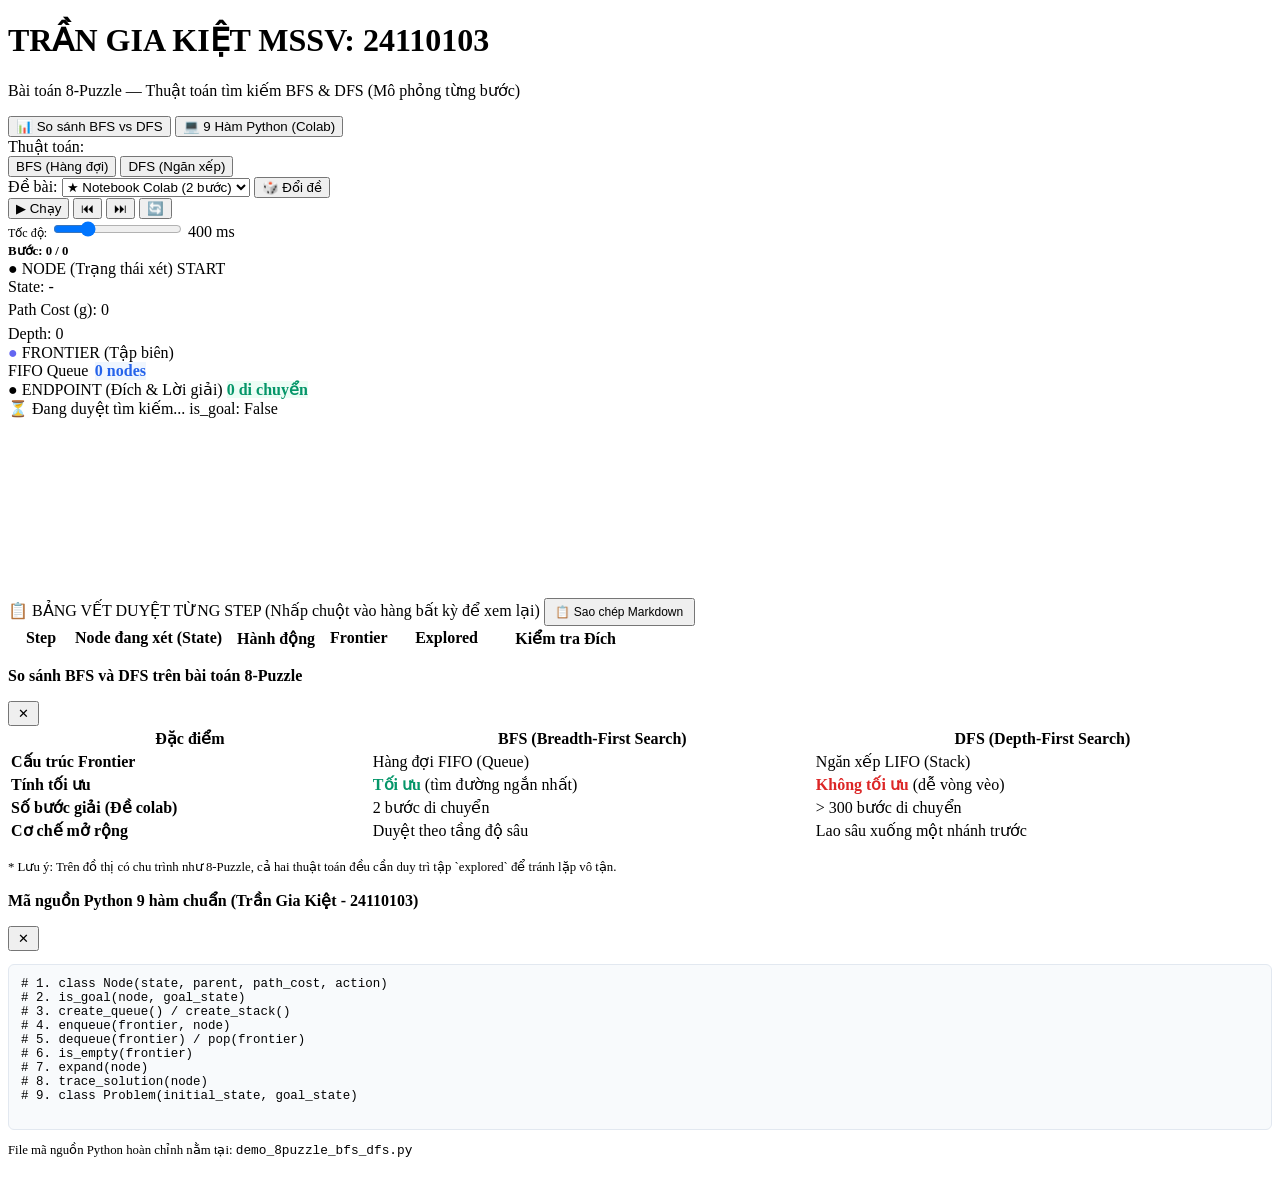
==== assets/index.html @ 29869f5b "fix: configuring the structure file systems" ====
<!DOCTYPE html>
<html lang="vi">
<head>
  <meta charset="UTF-8">
  <meta name="viewport" content="width=device-width, initial-scale=1.0">
  <title>Trần Gia Kiệt - 24110103 | Demo 8-Puzzle BFS & DFS</title>
  <link rel="stylesheet" href="assets/style.css">
</head>
<body>

  <!-- Header: Tên sinh viên và Tiêu đề bài toán -->
  <header>
    <div class="header-inner">
      <div class="user-info">
        <h1 class="user-name-title">
          TRẦN GIA KIỆT 
          <span class="student-badge">MSSV: 24110103</span>
        </h1>
        <p class="app-subtitle">Bài toán 8-Puzzle — Thuật toán tìm kiếm BFS & DFS (Mô phỏng từng bước)</p>
      </div>

      <div class="header-actions">
        <button class="btn" onclick="openModal('compareModal')">
          📊 So sánh BFS vs DFS
        </button>
        <button class="btn" onclick="openModal('codeModal')">
          💻 9 Hàm Python (Colab)
        </button>
      </div>
    </div>
  </header>

  <!-- Thân ứng dụng -->
  <main>

    <!-- Hàng điều khiển & Cài đặt tinh gọn -->
    <section class="panel control-row">
      <!-- 1. Chọn thuật toán -->
      <div class="control-item">
        <span class="control-label">Thuật toán:</span>
        <div class="tab-group">
          <button class="tab-btn active" id="tabBFS" onclick="selectAlgorithm('BFS')">BFS (Hàng đợi)</button>
          <button class="tab-btn" id="tabDFS" onclick="selectAlgorithm('DFS')">DFS (Ngăn xếp)</button>
        </div>
      </div>

      <!-- 2. Trạng thái ban đầu -->
      <div class="control-item">
        <span class="control-label">Đề bài:</span>
        <select id="presetSelect" onchange="applyPreset(this.value)">
          <option value="notebook">★ Notebook Colab (2 bước)</option>
          <option value="easy1">Rất dễ (1 bước)</option>
          <option value="medium4">Trung bình (4 bước)</option>
          <option value="medium6">Nâng cao (6 bước)</option>
          <option value="custom">Tự nhập mảng</option>
        </select>
        <button class="btn" onclick="shuffleInitialState(3)" title="Xáo trộn ngẫu nhiên 3 bước có nghiệm">
          🎲 Đổi đề
        </button>
      </div>

      <!-- Khung nhập mảng tùy chỉnh (ẩn mặc định) -->
      <div class="control-item" id="customInputBox" style="display: none;">
        <input type="text" id="customStateInput" value="1, 2, 3, 4, 0, 6, 7, 5, 8" style="width: 170px;">
        <button class="btn btn-primary" onclick="setCustomState()">Đặt</button>
      </div>

      <!-- 3. Bộ nút Playback & Tốc độ -->
      <div class="control-item">
        <button class="btn btn-primary" id="btnPlay" onclick="togglePlayPause()">
          <span id="playIcon">▶</span> <span id="playText">Chạy</span>
        </button>
        <button class="btn" id="btnPrev" onclick="stepPrev()" title="Lùi 1 bước">⏮</button>
        <button class="btn" id="btnNext" onclick="stepNext()" title="Tiến 1 bước">⏭</button>
        <button class="btn btn-danger" onclick="resetPlayback()" title="Quay về bước 0">🔄</button>
      </div>

      <!-- 4. Nút điều chỉnh tốc độ run (Yêu cầu chính) -->
      <div class="control-item">
        <div class="speed-box">
          <span class="control-label" style="font-size: 0.75rem;">Tốc độ:</span>
          <input type="range" class="speed-slider" id="speedSlider" min="50" max="1500" step="50" value="400" oninput="updateSpeed(this.value)">
          <span class="speed-text" id="speedText">400 ms</span>
        </div>
      </div>

      <!-- Chỉ báo bước hiện tại -->
      <div class="control-item">
        <span style="font-size: 0.8rem; font-weight: 700; color: var(--primary);">
          Bước: <span id="stepProgressIndicator">0 / 0</span>
        </span>
      </div>
    </section>

    <!-- 3 Cột cốt lõi: Node, Frontier (dạng List), Endpoint (dạng List) -->
    <section class="core-grid">

      <!-- CỘT 1: NODE (Trạng thái đang xét) -->
      <div class="box">
        <div class="box-header">
          <span class="box-title">
            <span style="color: var(--primary);">●</span> NODE (Trạng thái xét)
          </span>
          <span class="box-badge" id="nodeActionText">START</span>
        </div>
        <div class="box-body">
          <div class="board-wrap">
            <div class="puzzle-board" id="puzzleBoard">
              <!-- 9 ô số hiển thị tự động -->
            </div>
          </div>

          <div style="display: flex; flex-direction: column; gap: 0.35rem;">
            <div class="info-row">
              <span class="info-label">State:</span>
              <span class="info-val" id="stateTupleText">-</span>
            </div>
            <div class="info-row">
              <span class="info-label">Path Cost (g):</span>
              <span class="info-val" id="nodeCostText">0</span>
            </div>
            <div class="info-row">
              <span class="info-label">Depth:</span>
              <span class="info-val" id="nodeDepthText">0</span>
            </div>
          </div>
        </div>
      </div>

      <!-- CỘT 2: FRONTIER (Tập biên - Thiết kế dạng List đơn giản) -->
      <div class="box">
        <div class="box-header">
          <span class="box-title">
            <span style="color: #6366f1;">●</span> FRONTIER (Tập biên)
          </span>
          <div style="display: flex; gap: 0.4rem; align-items: center;">
            <span class="box-badge" id="frontierTypeBadge">FIFO Queue</span>
            <span class="box-badge" style="background:#eff6ff; color:#2563eb; font-weight:700;" id="frontierCountBadge">0 nodes</span>
          </div>
        </div>
        <div class="box-body">
          <div class="clean-list-container">
            <div class="list-scroll" id="frontierList">
              <!-- Danh sách các node đang chờ trong Frontier dạng List -->
            </div>
          </div>
        </div>
      </div>

      <!-- CỘT 3: ENDPOINT (Đích & Lời giải - Thiết kế dạng List đơn giản) -->
      <div class="box">
        <div class="box-header">
          <span class="box-title">
            <span style="color: var(--success);">●</span> ENDPOINT (Đích & Lời giải)
          </span>
          <span class="box-badge" style="background:#ecfdf5; color:#059669; font-weight:700;" id="solutionCountBadge">0 di chuyển</span>
        </div>
        <div class="box-body">
          <!-- Trạng thái đích -->
          <div class="endpoint-status status-searching" id="endpointStatus">
            <span>⏳ Đang duyệt tìm kiếm...</span>
            <span>is_goal: False</span>
          </div>

          <!-- Danh sách từng bước của đường đi lời giải -->
          <div class="clean-list-container" style="height: 180px;">
            <div class="list-scroll" id="solutionPathList">
              <!-- Danh sách các bước lời giải dạng List -->
            </div>
          </div>
        </div>
      </div>

    </section>

    <!-- Bảng liệt kê chi tiết từng Step (Search Trace Table) -->
    <section class="table-panel">
      <div class="table-header">
        <span class="table-title">
          📋 BẢNG VẾT DUYỆT TỪNG STEP (Nhấp chuột vào hàng bất kỳ để xem lại)
        </span>
        <button class="btn" style="font-size: 0.75rem; padding: 0.3rem 0.6rem;" onclick="copyTableData()">
          📋 Sao chép Markdown
        </button>
      </div>

      <div class="table-container">
        <table>
          <thead>
            <tr>
              <th style="width: 60px;">Step</th>
              <th>Node đang xét (State)</th>
              <th style="width: 100px;">Hành động</th>
              <th>Frontier</th>
              <th style="width: 110px;">Explored</th>
              <th style="width: 120px;">Kiểm tra Đích</th>
            </tr>
          </thead>
          <tbody id="traceTableBody">
            <!-- Danh sách từng step được nạp tự động -->
          </tbody>
        </table>
      </div>
    </section>

  </main>

  <!-- MODAL: So sánh BFS vs DFS -->
  <div class="modal-backdrop" id="compareModal">
    <div class="modal-box">
      <div class="modal-head">
        <h3 style="font-size: 1rem; font-weight: 700; color: var(--primary);">So sánh BFS và DFS trên bài toán 8-Puzzle</h3>
        <button class="btn" onclick="closeModal('compareModal')" style="padding: 0.2rem 0.5rem;">✕</button>
      </div>
      <div class="modal-content">
        <table style="width: 100%; margin-bottom: 1rem;">
          <thead>
            <tr>
              <th>Đặc điểm</th>
              <th>BFS (Breadth-First Search)</th>
              <th>DFS (Depth-First Search)</th>
            </tr>
          </thead>
          <tbody>
            <tr>
              <td><strong>Cấu trúc Frontier</strong></td>
              <td>Hàng đợi FIFO (Queue)</td>
              <td>Ngăn xếp LIFO (Stack)</td>
            </tr>
            <tr>
              <td><strong>Tính tối ưu</strong></td>
              <td><span style="color:#059669; font-weight:bold;">Tối ưu</span> (tìm đường ngắn nhất)</td>
              <td><span style="color:#dc2626; font-weight:bold;">Không tối ưu</span> (dễ vòng vèo)</td>
            </tr>
            <tr>
              <td><strong>Số bước giải (Đề colab)</strong></td>
              <td>2 bước di chuyển</td>
              <td>> 300 bước di chuyển</td>
            </tr>
            <tr>
              <td><strong>Cơ chế mở rộng</strong></td>
              <td>Duyệt theo tầng độ sâu</td>
              <td>Lao sâu xuống một nhánh trước</td>
            </tr>
          </tbody>
        </table>
        <p style="font-size: 0.8rem; color: var(--text-muted);">
          * Lưu ý: Trên đồ thị có chu trình như 8-Puzzle, cả hai thuật toán đều cần duy trì tập `explored` để tránh lặp vô tận.
        </p>
      </div>
    </div>
  </div>

  <!-- MODAL: Xem 9 hàm Python -->
  <div class="modal-backdrop" id="codeModal">
    <div class="modal-box">
      <div class="modal-head">
        <h3 style="font-size: 1rem; font-weight: 700; color: var(--success);">Mã nguồn Python 9 hàm chuẩn (Trần Gia Kiệt - 24110103)</h3>
        <button class="btn" onclick="closeModal('codeModal')" style="padding: 0.2rem 0.5rem;">✕</button>
      </div>
      <div class="modal-content">
        <pre style="background: #f8fafc; border: 1px solid #e2e8f0; padding: 0.75rem; border-radius: 6px; font-size: 0.78rem; font-family: monospace; overflow-x: auto;">
# 1. class Node(state, parent, path_cost, action)
# 2. is_goal(node, goal_state)
# 3. create_queue() / create_stack()
# 4. enqueue(frontier, node)
# 5. dequeue(frontier) / pop(frontier)
# 6. is_empty(frontier)
# 7. expand(node)
# 8. trace_solution(node)
# 9. class Problem(initial_state, goal_state)
        </pre>
        <p style="font-size: 0.8rem; color: var(--text-muted); margin-top: 0.5rem;">
          File mã nguồn Python hoàn chỉnh nằm tại: <code>demo_8puzzle_bfs_dfs.py</code>
        </p>
      </div>
    </div>
  </div>

  <!-- Liên kết file JavaScript trong assets -->
  <script src="assets/app.js"></script>
</body>
</html>
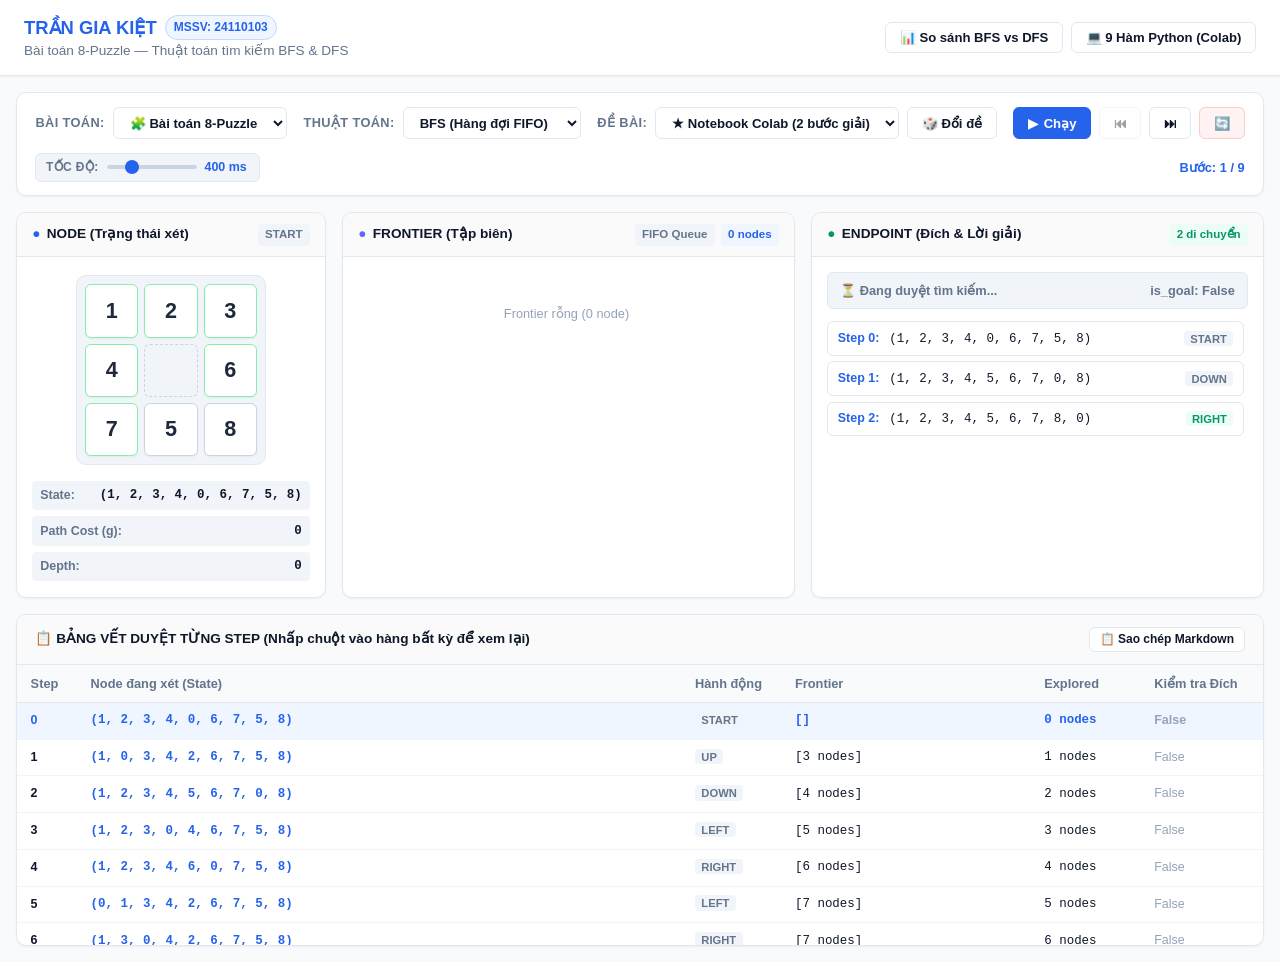
==== commit 7ea15dd1: "fix: adjusting the config puzzles" ====
--- a/assets/index.html
+++ b/assets/index.html
@@ -3,8 +3,8 @@
 <head>
   <meta charset="UTF-8">
   <meta name="viewport" content="width=device-width, initial-scale=1.0">
-  <title>Trần Gia Kiệt - 24110103 | Demo 8-Puzzle BFS & DFS</title>
-  <link rel="stylesheet" href="assets/style.css">
+  <title>Trần Gia Kiệt - 24110103 | Mô phỏng tìm kiếm BFS & DFS</title>
+  <link rel="stylesheet" href="style.css">
 </head>
 <body>
 
@@ -16,7 +16,7 @@
           TRẦN GIA KIỆT 
           <span class="student-badge">MSSV: 24110103</span>
         </h1>
-        <p class="app-subtitle">Bài toán 8-Puzzle — Thuật toán tìm kiếm BFS & DFS (Mô phỏng từng bước)</p>
+        <p class="app-subtitle" id="appSubtitle">Bài toán 8-Puzzle — Thuật toán tìm kiếm BFS & DFS</p>
       </div>
 
       <div class="header-actions">
@@ -33,39 +33,43 @@
   <!-- Thân ứng dụng -->
   <main>
 
-    <!-- Hàng điều khiển & Cài đặt tinh gọn -->
+    <!-- Hàng điều khiển & Cài đặt tinh gọn với các Combo Box -->
     <section class="panel control-row">
-      <!-- 1. Chọn thuật toán -->
+      <!-- 1. Combo Box Chọn Bài toán -->
+      <div class="control-item">
+        <span class="control-label">Bài toán:</span>
+        <select id="problemSelect" onchange="onProblemChange(this.value)">
+          <option value="8puzzle" selected>🧩 Bài toán 8-Puzzle</option>
+        </select>
+      </div>
+
+      <!-- 2. Combo Box Chọn Thuật toán (BFS & DFS) -->
       <div class="control-item">
         <span class="control-label">Thuật toán:</span>
-        <div class="tab-group">
-          <button class="tab-btn active" id="tabBFS" onclick="selectAlgorithm('BFS')">BFS (Hàng đợi)</button>
-          <button class="tab-btn" id="tabDFS" onclick="selectAlgorithm('DFS')">DFS (Ngăn xếp)</button>
-        </div>
-      </div>
-
-      <!-- 2. Trạng thái ban đầu -->
+        <select id="algoSelect" onchange="onAlgorithmChange(this.value)">
+          <option value="BFS" selected>BFS (Hàng đợi FIFO)</option>
+          <option value="DFS">DFS (Ngăn xếp LIFO)</option>
+        </select>
+      </div>
+
+      <!-- 3. Combo Box Chọn Trạng thái mẫu (Presets) -->
       <div class="control-item">
         <span class="control-label">Đề bài:</span>
-        <select id="presetSelect" onchange="applyPreset(this.value)">
-          <option value="notebook">★ Notebook Colab (2 bước)</option>
-          <option value="easy1">Rất dễ (1 bước)</option>
-          <option value="medium4">Trung bình (4 bước)</option>
-          <option value="medium6">Nâng cao (6 bước)</option>
-          <option value="custom">Tự nhập mảng</option>
+        <select id="presetSelect" onchange="onPresetChange(this.value)">
+          <!-- Nạp tự động theo bài toán -->
         </select>
-        <button class="btn" onclick="shuffleInitialState(3)" title="Xáo trộn ngẫu nhiên 3 bước có nghiệm">
+        <button class="btn" onclick="shuffleCurrentProblem()" title="Đổi đề bài / Xáo trạng thái">
           🎲 Đổi đề
         </button>
       </div>
 
-      <!-- Khung nhập mảng tùy chỉnh (ẩn mặc định) -->
+      <!-- Khung nhập mảng tùy chỉnh (chỉ hiện khi chọn 'Tự nhập') -->
       <div class="control-item" id="customInputBox" style="display: none;">
-        <input type="text" id="customStateInput" value="1, 2, 3, 4, 0, 6, 7, 5, 8" style="width: 170px;">
+        <input type="text" id="customStateInput" value="1, 2, 3, 4, 0, 6, 7, 5, 8" style="width: 160px;">
         <button class="btn btn-primary" onclick="setCustomState()">Đặt</button>
       </div>
 
-      <!-- 3. Bộ nút Playback & Tốc độ -->
+      <!-- 4. Bộ nút Playback -->
       <div class="control-item">
         <button class="btn btn-primary" id="btnPlay" onclick="togglePlayPause()">
           <span id="playIcon">▶</span> <span id="playText">Chạy</span>
@@ -75,7 +79,7 @@
         <button class="btn btn-danger" onclick="resetPlayback()" title="Quay về bước 0">🔄</button>
       </div>
 
-      <!-- 4. Nút điều chỉnh tốc độ run (Yêu cầu chính) -->
+      <!-- 5. Nút điều chỉnh tốc độ run -->
       <div class="control-item">
         <div class="speed-box">
           <span class="control-label" style="font-size: 0.75rem;">Tốc độ:</span>
@@ -84,7 +88,7 @@
         </div>
       </div>
 
-      <!-- Chỉ báo bước hiện tại -->
+      <!-- Chỉ báo tiến độ bước -->
       <div class="control-item">
         <span style="font-size: 0.8rem; font-weight: 700; color: var(--primary);">
           Bước: <span id="stepProgressIndicator">0 / 0</span>
@@ -104,10 +108,9 @@
           <span class="box-badge" id="nodeActionText">START</span>
         </div>
         <div class="box-body">
-          <div class="board-wrap">
-            <div class="puzzle-board" id="puzzleBoard">
-              <!-- 9 ô số hiển thị tự động -->
-            </div>
+          <!-- Vùng trực quan hóa linh hoạt (Bàn cờ 8-puzzle hoặc Phòng máy hút bụi) -->
+          <div class="board-wrap" id="visualContainer">
+            <!-- Render tự động -->
           </div>
 
           <div style="display: flex; flex-direction: column; gap: 0.35rem;">
@@ -127,7 +130,7 @@
         </div>
       </div>
 
-      <!-- CỘT 2: FRONTIER (Tập biên - Thiết kế dạng List đơn giản) -->
+      <!-- CỘT 2: FRONTIER (Tập biên - Dạng List đơn giản) -->
       <div class="box">
         <div class="box-header">
           <span class="box-title">
@@ -141,13 +144,13 @@
         <div class="box-body">
           <div class="clean-list-container">
             <div class="list-scroll" id="frontierList">
-              <!-- Danh sách các node đang chờ trong Frontier dạng List -->
-            </div>
-          </div>
-        </div>
-      </div>
-
-      <!-- CỘT 3: ENDPOINT (Đích & Lời giải - Thiết kế dạng List đơn giản) -->
+              <!-- Danh sách Frontier dạng List -->
+            </div>
+          </div>
+        </div>
+      </div>
+
+      <!-- CỘT 3: ENDPOINT (Đích & Lời giải - Dạng List đơn giản) -->
       <div class="box">
         <div class="box-header">
           <span class="box-title">
@@ -162,7 +165,7 @@
             <span>is_goal: False</span>
           </div>
 
-          <!-- Danh sách từng bước của đường đi lời giải -->
+          <!-- Danh sách đường đi lời giải dạng List -->
           <div class="clean-list-container" style="height: 180px;">
             <div class="list-scroll" id="solutionPathList">
               <!-- Danh sách các bước lời giải dạng List -->
@@ -173,7 +176,7 @@
 
     </section>
 
-    <!-- Bảng liệt kê chi tiết từng Step (Search Trace Table) -->
+    <!-- Bảng chi tiết từng Step (Search Trace Table) -->
     <section class="table-panel">
       <div class="table-header">
         <span class="table-title">
@@ -197,7 +200,7 @@
             </tr>
           </thead>
           <tbody id="traceTableBody">
-            <!-- Danh sách từng step được nạp tự động -->
+            <!-- Danh sách từng step nạp tự động -->
           </tbody>
         </table>
       </div>
@@ -209,7 +212,7 @@
   <div class="modal-backdrop" id="compareModal">
     <div class="modal-box">
       <div class="modal-head">
-        <h3 style="font-size: 1rem; font-weight: 700; color: var(--primary);">So sánh BFS và DFS trên bài toán 8-Puzzle</h3>
+        <h3 style="font-size: 1rem; font-weight: 700; color: var(--primary);">So sánh BFS và DFS</h3>
         <button class="btn" onclick="closeModal('compareModal')" style="padding: 0.2rem 0.5rem;">✕</button>
       </div>
       <div class="modal-content">
@@ -233,20 +236,17 @@
               <td><span style="color:#dc2626; font-weight:bold;">Không tối ưu</span> (dễ vòng vèo)</td>
             </tr>
             <tr>
-              <td><strong>Số bước giải (Đề colab)</strong></td>
-              <td>2 bước di chuyển</td>
-              <td>> 300 bước di chuyển</td>
-            </tr>
-            <tr>
               <td><strong>Cơ chế mở rộng</strong></td>
-              <td>Duyệt theo tầng độ sâu</td>
-              <td>Lao sâu xuống một nhánh trước</td>
+              <td>Duyệt theo từng tầng độ sâu</td>
+              <td>Đi sâu theo một nhánh trước</td>
+            </tr>
+            <tr>
+              <td><strong>Đồ thị có chu trình</strong></td>
+              <td>Cần tập <code>explored</code></td>
+              <td>Cần tập <code>explored</code> để tránh lặp vô tận</td>
             </tr>
           </tbody>
         </table>
-        <p style="font-size: 0.8rem; color: var(--text-muted);">
-          * Lưu ý: Trên đồ thị có chu trình như 8-Puzzle, cả hai thuật toán đều cần duy trì tập `explored` để tránh lặp vô tận.
-        </p>
       </div>
     </div>
   </div>
@@ -255,7 +255,7 @@
   <div class="modal-backdrop" id="codeModal">
     <div class="modal-box">
       <div class="modal-head">
-        <h3 style="font-size: 1rem; font-weight: 700; color: var(--success);">Mã nguồn Python 9 hàm chuẩn (Trần Gia Kiệt - 24110103)</h3>
+        <h3 style="font-size: 1rem; font-weight: 700; color: var(--success);">Kiến trúc 9 hàm chuẩn (Trần Gia Kiệt - 24110103)</h3>
         <button class="btn" onclick="closeModal('codeModal')" style="padding: 0.2rem 0.5rem;">✕</button>
       </div>
       <div class="modal-content">
@@ -271,13 +271,13 @@
 # 9. class Problem(initial_state, goal_state)
         </pre>
         <p style="font-size: 0.8rem; color: var(--text-muted); margin-top: 0.5rem;">
-          File mã nguồn Python hoàn chỉnh nằm tại: <code>demo_8puzzle_bfs_dfs.py</code>
+          File mã nguồn Python hoàn chỉnh nằm tại: <code>src/demo_8puzzle_bfs_dfs.py</code>
         </p>
       </div>
     </div>
   </div>
 
-  <!-- Liên kết file JavaScript trong assets -->
-  <script src="assets/app.js"></script>
+  <!-- Liên kết JavaScript cùng thư mục assets -->
+  <script src="app.js"></script>
 </body>
 </html>
--- a/assets/style.css
+++ b/assets/style.css
@@ -0,0 +1,649 @@
+/* ========================================================
+   TRẦN GIA KIỆT - 24110103
+   Giao diện Trắng Sáng Tối Giản (Minimal Light Theme)
+   ======================================================== */
+
+:root {
+  --bg-body: #f8fafc;
+  --bg-card: #ffffff;
+  --bg-subtle: #f1f5f9;
+  --border-color: #e2e8f0;
+  --border-focus: #3b82f6;
+  
+  --text-main: #0f172a;
+  --text-muted: #64748b;
+  --text-light: #94a3b8;
+  
+  --primary: #2563eb;
+  --primary-light: #eff6ff;
+  --primary-hover: #1d4ed8;
+  
+  --success: #059669;
+  --success-light: #ecfdf5;
+  --success-border: #a7f3d0;
+  
+  --warning: #d97706;
+  --warning-light: #fffbeb;
+  --warning-border: #fde68a;
+  
+  --danger: #dc2626;
+  --danger-light: #fef2f2;
+  
+  --tile-bg: #ffffff;
+  --tile-border: #cbd5e1;
+  --tile-text: #1e293b;
+  --tile-empty: #f1f5f9;
+  
+  --shadow-sm: 0 1px 2px 0 rgba(0, 0, 0, 0.05);
+  --shadow-md: 0 4px 6px -1px rgba(0, 0, 0, 0.07), 0 2px 4px -2px rgba(0, 0, 0, 0.05);
+  --radius-sm: 6px;
+  --radius-md: 10px;
+  --radius-lg: 14px;
+}
+
+* {
+  box-sizing: border-box;
+  margin: 0;
+  padding: 0;
+  font-family: -apple-system, BlinkMacSystemFont, "Segoe UI", Roboto, Helvetica, Arial, sans-serif;
+}
+
+body {
+  background-color: var(--bg-body);
+  color: var(--text-main);
+  min-height: 100vh;
+  display: flex;
+  flex-direction: column;
+  line-height: 1.5;
+}
+
+/* Header */
+header {
+  background: var(--bg-card);
+  border-bottom: 1px solid var(--border-color);
+  padding: 0.85rem 1.5rem;
+  position: sticky;
+  top: 0;
+  z-index: 40;
+  box-shadow: var(--shadow-sm);
+}
+
+.header-inner {
+  max-width: 1300px;
+  margin: 0 auto;
+  display: flex;
+  flex-wrap: wrap;
+  justify-content: space-between;
+  align-items: center;
+  gap: 0.75rem;
+}
+
+.user-info {
+  display: flex;
+  flex-direction: column;
+}
+
+.user-name-title {
+  font-size: 1.15rem;
+  font-weight: 800;
+  color: var(--primary);
+  display: flex;
+  align-items: center;
+  gap: 0.5rem;
+}
+
+.student-badge {
+  background: var(--primary-light);
+  color: var(--primary);
+  border: 1px solid #bfdbfe;
+  padding: 0.15rem 0.5rem;
+  border-radius: 9999px;
+  font-size: 0.75rem;
+  font-weight: 700;
+}
+
+.app-subtitle {
+  font-size: 0.85rem;
+  color: var(--text-muted);
+  font-weight: 500;
+}
+
+.header-actions {
+  display: flex;
+  gap: 0.5rem;
+}
+
+/* Main Container */
+main {
+  max-width: 1300px;
+  margin: 1rem auto;
+  padding: 0 1rem;
+  width: 100%;
+  flex: 1;
+  display: flex;
+  flex-direction: column;
+  gap: 1rem;
+}
+
+/* Cards & Panels */
+.panel {
+  background: var(--bg-card);
+  border: 1px solid var(--border-color);
+  border-radius: var(--radius-md);
+  padding: 0.85rem 1.15rem;
+  box-shadow: var(--shadow-sm);
+}
+
+/* Control & Config Row */
+.control-row {
+  display: flex;
+  flex-wrap: wrap;
+  align-items: center;
+  justify-content: space-between;
+  gap: 0.85rem;
+}
+
+.control-item {
+  display: flex;
+  align-items: center;
+  gap: 0.5rem;
+}
+
+.control-label {
+  font-size: 0.8rem;
+  font-weight: 700;
+  color: var(--text-muted);
+  text-transform: uppercase;
+  letter-spacing: 0.03em;
+  white-space: nowrap;
+}
+
+/* Select & Inputs (Combo boxes) */
+select, input[type="text"] {
+  background: var(--bg-card);
+  border: 1px solid var(--border-color);
+  color: var(--text-main);
+  padding: 0.42rem 0.75rem;
+  border-radius: var(--radius-sm);
+  font-size: 0.82rem;
+  font-weight: 600;
+  outline: none;
+  transition: all 0.15s ease;
+  cursor: pointer;
+}
+
+select:hover, input[type="text"]:hover {
+  border-color: #cbd5e1;
+}
+
+select:focus, input[type="text"]:focus {
+  border-color: var(--primary);
+  box-shadow: 0 0 0 2px rgba(37, 99, 235, 0.15);
+}
+
+/* Buttons */
+.btn {
+  display: inline-flex;
+  align-items: center;
+  justify-content: center;
+  gap: 0.35rem;
+  padding: 0.45rem 0.85rem;
+  border-radius: var(--radius-sm);
+  font-size: 0.82rem;
+  font-weight: 600;
+  border: 1px solid var(--border-color);
+  background: var(--bg-card);
+  color: var(--text-main);
+  cursor: pointer;
+  transition: all 0.15s ease;
+  outline: none;
+}
+
+.btn:hover {
+  background: var(--bg-subtle);
+}
+
+.btn-primary {
+  background: var(--primary);
+  border-color: var(--primary);
+  color: #ffffff;
+}
+
+.btn-primary:hover {
+  background: var(--primary-hover);
+  border-color: var(--primary-hover);
+}
+
+.btn-success {
+  background: var(--success);
+  border-color: var(--success);
+  color: #ffffff;
+}
+
+.btn-success:hover {
+  background: #047857;
+}
+
+.btn-danger {
+  background: var(--danger-light);
+  border-color: #fecaca;
+  color: var(--danger);
+}
+
+.btn-danger:hover {
+  background: #fee2e2;
+}
+
+.btn:disabled {
+  opacity: 0.4;
+  cursor: not-allowed;
+}
+
+/* Speed Slider Control */
+.speed-box {
+  display: flex;
+  align-items: center;
+  gap: 0.5rem;
+  background: var(--bg-subtle);
+  border: 1px solid var(--border-color);
+  padding: 0.25rem 0.6rem;
+  border-radius: var(--radius-sm);
+}
+
+.speed-slider {
+  -webkit-appearance: none;
+  appearance: none;
+  width: 90px;
+  height: 4px;
+  background: #cbd5e1;
+  border-radius: 2px;
+  outline: none;
+}
+
+.speed-slider::-webkit-slider-thumb {
+  -webkit-appearance: none;
+  appearance: none;
+  width: 14px;
+  height: 14px;
+  border-radius: 50%;
+  background: var(--primary);
+  cursor: pointer;
+}
+
+.speed-text {
+  font-size: 0.78rem;
+  font-weight: 700;
+  color: var(--primary);
+  min-width: 45px;
+}
+
+/* Main 3-Column Visual Layout (Node, Frontier, Endpoint) */
+.core-grid {
+  display: grid;
+  grid-template-columns: 310px 1fr 1fr;
+  gap: 1rem;
+}
+
+@media (max-width: 950px) {
+  .core-grid {
+    grid-template-columns: 1fr;
+  }
+}
+
+.box {
+  background: var(--bg-card);
+  border: 1px solid var(--border-color);
+  border-radius: var(--radius-md);
+  display: flex;
+  flex-direction: column;
+  overflow: hidden;
+  box-shadow: var(--shadow-sm);
+}
+
+.box-header {
+  padding: 0.65rem 0.95rem;
+  border-bottom: 1px solid var(--border-color);
+  background: #fafafa;
+  display: flex;
+  justify-content: space-between;
+  align-items: center;
+}
+
+.box-title {
+  font-size: 0.85rem;
+  font-weight: 700;
+  color: var(--text-main);
+  display: flex;
+  align-items: center;
+  gap: 0.4rem;
+}
+
+.box-badge {
+  font-size: 0.72rem;
+  font-weight: 600;
+  padding: 0.15rem 0.45rem;
+  border-radius: 4px;
+  background: var(--bg-subtle);
+  color: var(--text-muted);
+}
+
+.box-body {
+  padding: 0.95rem;
+  flex: 1;
+  display: flex;
+  flex-direction: column;
+  gap: 0.75rem;
+}
+
+/* 3x3 Puzzle Board (Compact 190px) */
+.board-wrap {
+  display: flex;
+  justify-content: center;
+  align-items: center;
+  margin: 0.2rem 0;
+  min-height: 190px;
+}
+
+.puzzle-board {
+  display: grid;
+  grid-template-columns: repeat(3, 1fr);
+  gap: 6px;
+  width: 190px;
+  height: 190px;
+  background: var(--bg-subtle);
+  padding: 8px;
+  border-radius: var(--radius-md);
+  border: 1px solid var(--border-color);
+}
+
+.puzzle-tile {
+  display: flex;
+  align-items: center;
+  justify-content: center;
+  font-size: 1.35rem;
+  font-weight: 800;
+  background: var(--tile-bg);
+  color: var(--tile-text);
+  border-radius: var(--radius-sm);
+  border: 1px solid var(--tile-border);
+  box-shadow: 0 1px 2px rgba(0, 0, 0, 0.05);
+  transition: all 0.2s ease;
+  user-select: none;
+}
+
+.puzzle-tile.empty {
+  background: var(--tile-empty);
+  border: 1px dashed #cbd5e1;
+  color: transparent;
+  box-shadow: none;
+}
+
+.puzzle-tile.moved {
+  background: #fef3c7;
+  border-color: #f59e0b;
+  color: #92400e;
+}
+
+.puzzle-tile.correct {
+  border-color: #86efac;
+}
+
+/* Node Info Rows */
+.info-row {
+  display: flex;
+  justify-content: space-between;
+  align-items: center;
+  font-size: 0.78rem;
+  padding: 0.35rem 0.5rem;
+  background: var(--bg-subtle);
+  border-radius: 4px;
+}
+
+.info-label {
+  color: var(--text-muted);
+  font-weight: 600;
+}
+
+.info-val {
+  color: var(--text-main);
+  font-weight: 700;
+  font-family: monospace;
+}
+
+/* Frontier Clean List */
+.clean-list-container {
+  display: flex;
+  flex-direction: column;
+  height: 250px;
+}
+
+.list-scroll {
+  flex: 1;
+  overflow-y: auto;
+  display: flex;
+  flex-direction: column;
+  gap: 0.35rem;
+  padding-right: 4px;
+}
+
+.list-item {
+  display: flex;
+  justify-content: space-between;
+  align-items: center;
+  padding: 0.45rem 0.65rem;
+  background: #ffffff;
+  border: 1px solid var(--border-color);
+  border-radius: var(--radius-sm);
+  font-size: 0.78rem;
+  transition: all 0.15s ease;
+  cursor: pointer;
+}
+
+.list-item:hover {
+  background: var(--bg-subtle);
+  border-color: #cbd5e1;
+}
+
+.list-item.highlight-next {
+  background: var(--primary-light);
+  border-color: #93c5fd;
+}
+
+.list-idx {
+  color: var(--text-light);
+  font-weight: 700;
+  margin-right: 0.4rem;
+  font-size: 0.72rem;
+}
+
+.list-state {
+  font-family: monospace;
+  font-weight: 600;
+  color: var(--text-main);
+}
+
+.list-action-tag {
+  font-size: 0.7rem;
+  padding: 0.1rem 0.4rem;
+  border-radius: 4px;
+  background: var(--bg-subtle);
+  color: var(--text-muted);
+  font-weight: 600;
+}
+
+/* Endpoint Section */
+.endpoint-status {
+  padding: 0.5rem 0.75rem;
+  border-radius: var(--radius-sm);
+  font-size: 0.8rem;
+  font-weight: 700;
+  display: flex;
+  align-items: center;
+  justify-content: space-between;
+}
+
+.status-searching {
+  background: var(--bg-subtle);
+  color: var(--text-muted);
+  border: 1px solid var(--border-color);
+}
+
+.status-found {
+  background: var(--success-light);
+  color: var(--success);
+  border: 1px solid var(--success-border);
+}
+
+.path-step-item {
+  display: flex;
+  justify-content: space-between;
+  align-items: center;
+  padding: 0.4rem 0.6rem;
+  background: var(--bg-card);
+  border: 1px solid var(--border-color);
+  border-radius: var(--radius-sm);
+  font-size: 0.78rem;
+}
+
+.path-step-num {
+  font-weight: 700;
+  color: var(--primary);
+  margin-right: 0.4rem;
+}
+
+/* Step-by-Step Table */
+.table-panel {
+  background: var(--bg-card);
+  border: 1px solid var(--border-color);
+  border-radius: var(--radius-md);
+  overflow: hidden;
+  box-shadow: var(--shadow-sm);
+}
+
+.table-header {
+  padding: 0.75rem 1.15rem;
+  border-bottom: 1px solid var(--border-color);
+  background: #fafafa;
+  display: flex;
+  justify-content: space-between;
+  align-items: center;
+}
+
+.table-title {
+  font-size: 0.85rem;
+  font-weight: 700;
+  color: var(--text-main);
+}
+
+.table-container {
+  max-height: 280px;
+  overflow-y: auto;
+  overflow-x: auto;
+}
+
+table {
+  width: 100%;
+  border-collapse: collapse;
+  font-size: 0.8rem;
+  text-align: left;
+}
+
+thead th {
+  background: #f8fafc;
+  color: var(--text-muted);
+  font-weight: 700;
+  padding: 0.55rem 0.85rem;
+  border-bottom: 1px solid var(--border-color);
+  position: sticky;
+  top: 0;
+  z-index: 10;
+  white-space: nowrap;
+}
+
+tbody td {
+  padding: 0.5rem 0.85rem;
+  border-bottom: 1px solid #f1f5f9;
+  font-family: monospace;
+  font-size: 0.78rem;
+  color: var(--text-main);
+  white-space: nowrap;
+}
+
+tbody tr {
+  cursor: pointer;
+  transition: background 0.15s;
+}
+
+tbody tr:hover {
+  background: #f8fafc;
+}
+
+tbody tr.active-row {
+  background: #eff6ff !important;
+  color: var(--primary);
+  font-weight: 700;
+}
+
+tbody tr.active-row td {
+  color: var(--primary);
+}
+
+tbody tr.goal-row {
+  background: #f0fdf4 !important;
+}
+
+/* Custom Scrollbars */
+::-webkit-scrollbar {
+  width: 5px;
+  height: 5px;
+}
+::-webkit-scrollbar-track {
+  background: #f1f5f9;
+}
+::-webkit-scrollbar-thumb {
+  background: #cbd5e1;
+  border-radius: 4px;
+}
+::-webkit-scrollbar-thumb:hover {
+  background: #94a3b8;
+}
+
+/* Modal */
+.modal-backdrop {
+  position: fixed;
+  top: 0; left: 0; right: 0; bottom: 0;
+  background: rgba(15, 23, 42, 0.4);
+  backdrop-filter: blur(2px);
+  display: none;
+  align-items: center;
+  justify-content: center;
+  z-index: 100;
+  padding: 1rem;
+}
+
+.modal-box {
+  background: #ffffff;
+  border: 1px solid var(--border-color);
+  border-radius: var(--radius-lg);
+  max-width: 750px;
+  width: 100%;
+  max-height: 80vh;
+  display: flex;
+  flex-direction: column;
+  box-shadow: 0 10px 25px -5px rgba(0, 0, 0, 0.1);
+  overflow: hidden;
+}
+
+.modal-head {
+  padding: 0.85rem 1.25rem;
+  border-bottom: 1px solid var(--border-color);
+  display: flex;
+  justify-content: space-between;
+  align-items: center;
+}
+
+.modal-content {
+  padding: 1.25rem;
+  overflow-y: auto;
+  font-size: 0.88rem;
+}
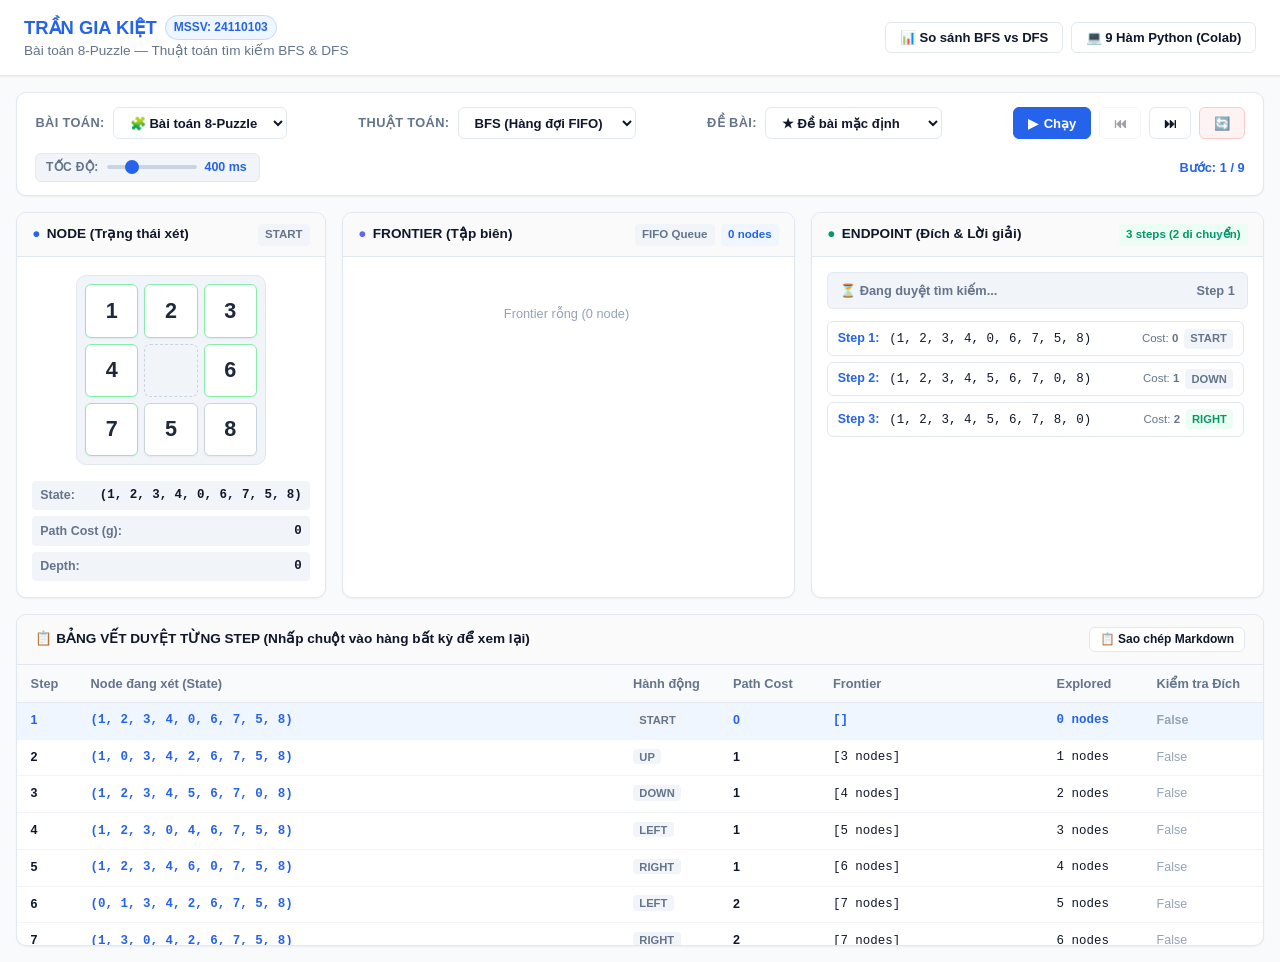
==== commit a5cdabc1: "fix UI view for path cost" ====
--- a/assets/index.html
+++ b/assets/index.html
@@ -56,11 +56,8 @@
       <div class="control-item">
         <span class="control-label">Đề bài:</span>
         <select id="presetSelect" onchange="onPresetChange(this.value)">
-          <!-- Nạp tự động theo bài toán -->
+          <!-- Nạp tự động: Đề bài mặc định & Tự nhập trạng thái -->
         </select>
-        <button class="btn" onclick="shuffleCurrentProblem()" title="Đổi đề bài / Xáo trạng thái">
-          🎲 Đổi đề
-        </button>
       </div>
 
       <!-- Khung nhập mảng tùy chỉnh (chỉ hiện khi chọn 'Tự nhập') -->
@@ -194,8 +191,9 @@
               <th style="width: 60px;">Step</th>
               <th>Node đang xét (State)</th>
               <th style="width: 100px;">Hành động</th>
+              <th style="width: 100px;">Path Cost</th>
               <th>Frontier</th>
-              <th style="width: 110px;">Explored</th>
+              <th style="width: 100px;">Explored</th>
               <th style="width: 120px;">Kiểm tra Đích</th>
             </tr>
           </thead>
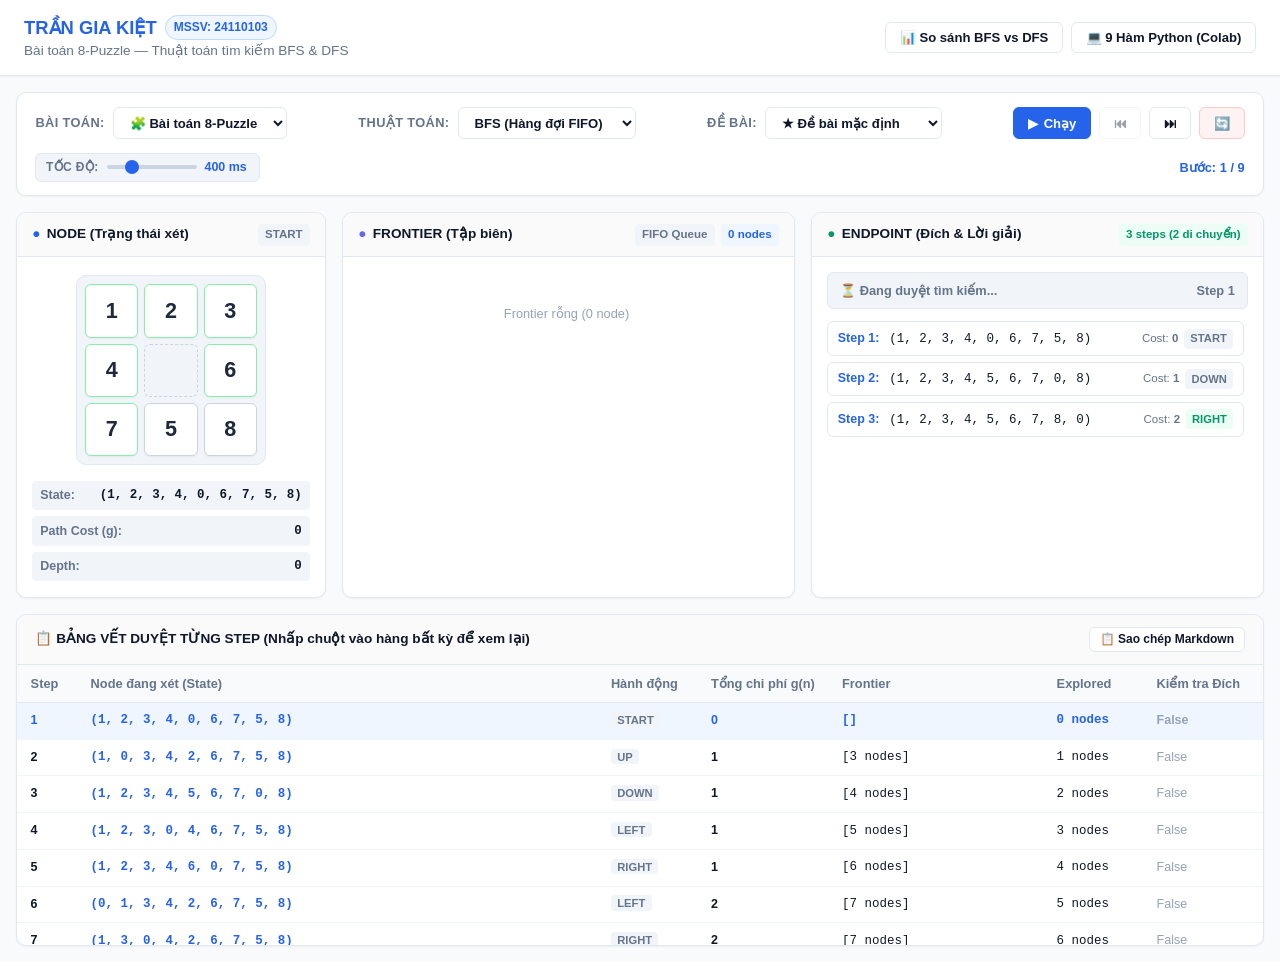
==== commit c9b4e7ad: "fix UI path cost" ====
--- a/assets/index.html
+++ b/assets/index.html
@@ -191,7 +191,7 @@
               <th style="width: 60px;">Step</th>
               <th>Node đang xét (State)</th>
               <th style="width: 100px;">Hành động</th>
-              <th style="width: 100px;">Path Cost</th>
+              <th style="width: 120px;" title="Tổng chi phí đường đi tích lũy từ Start đến Node này">Tổng chi phí g(n)</th>
               <th>Frontier</th>
               <th style="width: 100px;">Explored</th>
               <th style="width: 120px;">Kiểm tra Đích</th>
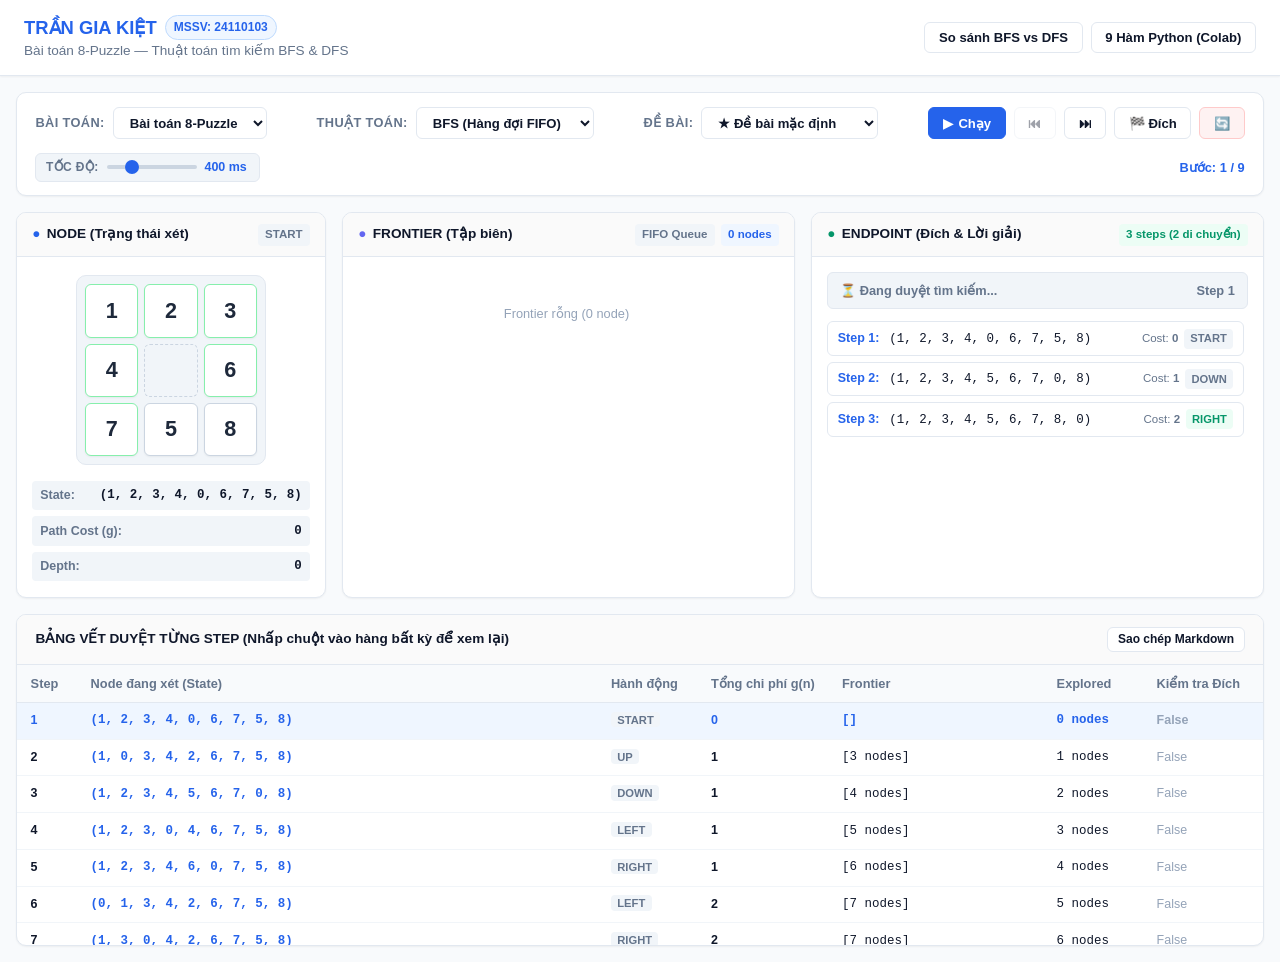
==== commit 8aba2ef7: "fix the state of input tensor" ====
--- a/assets/index.html
+++ b/assets/index.html
@@ -21,10 +21,10 @@
 
       <div class="header-actions">
         <button class="btn" onclick="openModal('compareModal')">
-          📊 So sánh BFS vs DFS
+           So sánh BFS vs DFS
         </button>
         <button class="btn" onclick="openModal('codeModal')">
-          💻 9 Hàm Python (Colab)
+           9 Hàm Python (Colab)
         </button>
       </div>
     </div>
@@ -39,7 +39,7 @@
       <div class="control-item">
         <span class="control-label">Bài toán:</span>
         <select id="problemSelect" onchange="onProblemChange(this.value)">
-          <option value="8puzzle" selected>🧩 Bài toán 8-Puzzle</option>
+          <option value="8puzzle" selected> Bài toán 8-Puzzle</option>
         </select>
       </div>
 
@@ -61,9 +61,14 @@
       </div>
 
       <!-- Khung nhập mảng tùy chỉnh (chỉ hiện khi chọn 'Tự nhập') -->
-      <div class="control-item" id="customInputBox" style="display: none;">
-        <input type="text" id="customStateInput" value="1, 2, 3, 4, 0, 6, 7, 5, 8" style="width: 160px;">
-        <button class="btn btn-primary" onclick="setCustomState()">Đặt</button>
+      <div class="control-item" id="customInputBox" style="display: none; align-items: center; gap: 0.35rem;">
+        <input type="text" id="customStateInput" value="1, 2, 3, 4, 0, 6, 7, 5, 8" 
+               placeholder="1, 2, 3, 4, 0, 6, 7, 5, 8"
+               title="Nhập 9 số (từ 0 đến 8) rồi bấm Áp dụng hoặc ấn Enter"
+               onkeydown="if(event.key === 'Enter') setCustomState()"
+               style="width: 190px; padding: 4px 8px; font-family: monospace; font-size: 0.8rem;">
+        <button class="btn btn-primary" onclick="setCustomState()" title="Áp dụng trạng thái này">Áp dụng</button>
+        <button class="btn" onclick="generateRandomSolvable()" title="Tự động tạo 1 trạng thái ngẫu nhiên có lời giải">🎲 Trộn</button>
       </div>
 
       <!-- 4. Bộ nút Playback -->
@@ -73,7 +78,8 @@
         </button>
         <button class="btn" id="btnPrev" onclick="stepPrev()" title="Lùi 1 bước">⏮</button>
         <button class="btn" id="btnNext" onclick="stepNext()" title="Tiến 1 bước">⏭</button>
-        <button class="btn btn-danger" onclick="resetPlayback()" title="Quay về bước 0">🔄</button>
+        <button class="btn" onclick="jumpToGoal()" title="Nhảy trực tiếp đến bước tìm thấy Đích (True)">🏁 Đích</button>
+        <button class="btn btn-danger" onclick="resetPlayback()" title="Quay về bước 1">🔄</button>
       </div>
 
       <!-- 5. Nút điều chỉnh tốc độ run -->
@@ -158,7 +164,7 @@
         <div class="box-body">
           <!-- Trạng thái đích -->
           <div class="endpoint-status status-searching" id="endpointStatus">
-            <span>⏳ Đang duyệt tìm kiếm...</span>
+            <span> Đang duyệt tìm kiếm...</span>
             <span>is_goal: False</span>
           </div>
 
@@ -177,10 +183,10 @@
     <section class="table-panel">
       <div class="table-header">
         <span class="table-title">
-          📋 BẢNG VẾT DUYỆT TỪNG STEP (Nhấp chuột vào hàng bất kỳ để xem lại)
+           BẢNG VẾT DUYỆT TỪNG STEP (Nhấp chuột vào hàng bất kỳ để xem lại)
         </span>
         <button class="btn" style="font-size: 0.75rem; padding: 0.3rem 0.6rem;" onclick="copyTableData()">
-          📋 Sao chép Markdown
+           Sao chép Markdown
         </button>
       </div>
 
@@ -206,7 +212,6 @@
 
   </main>
 
-  <!-- MODAL: So sánh BFS vs DFS -->
   <div class="modal-backdrop" id="compareModal">
     <div class="modal-box">
       <div class="modal-head">
@@ -249,7 +254,6 @@
     </div>
   </div>
 
-  <!-- MODAL: Xem 9 hàm Python -->
   <div class="modal-backdrop" id="codeModal">
     <div class="modal-box">
       <div class="modal-head">
@@ -275,7 +279,6 @@
     </div>
   </div>
 
-  <!-- Liên kết JavaScript cùng thư mục assets -->
   <script src="app.js"></script>
 </body>
 </html>
--- a/assets/style.css
+++ b/assets/style.css
@@ -1,7 +1,3 @@
-/* ========================================================
-   TRẦN GIA KIỆT - 24110103
-   Giao diện Trắng Sáng Tối Giản (Minimal Light Theme)
-   ======================================================== */
 
 :root {
   --bg-body: #f8fafc;
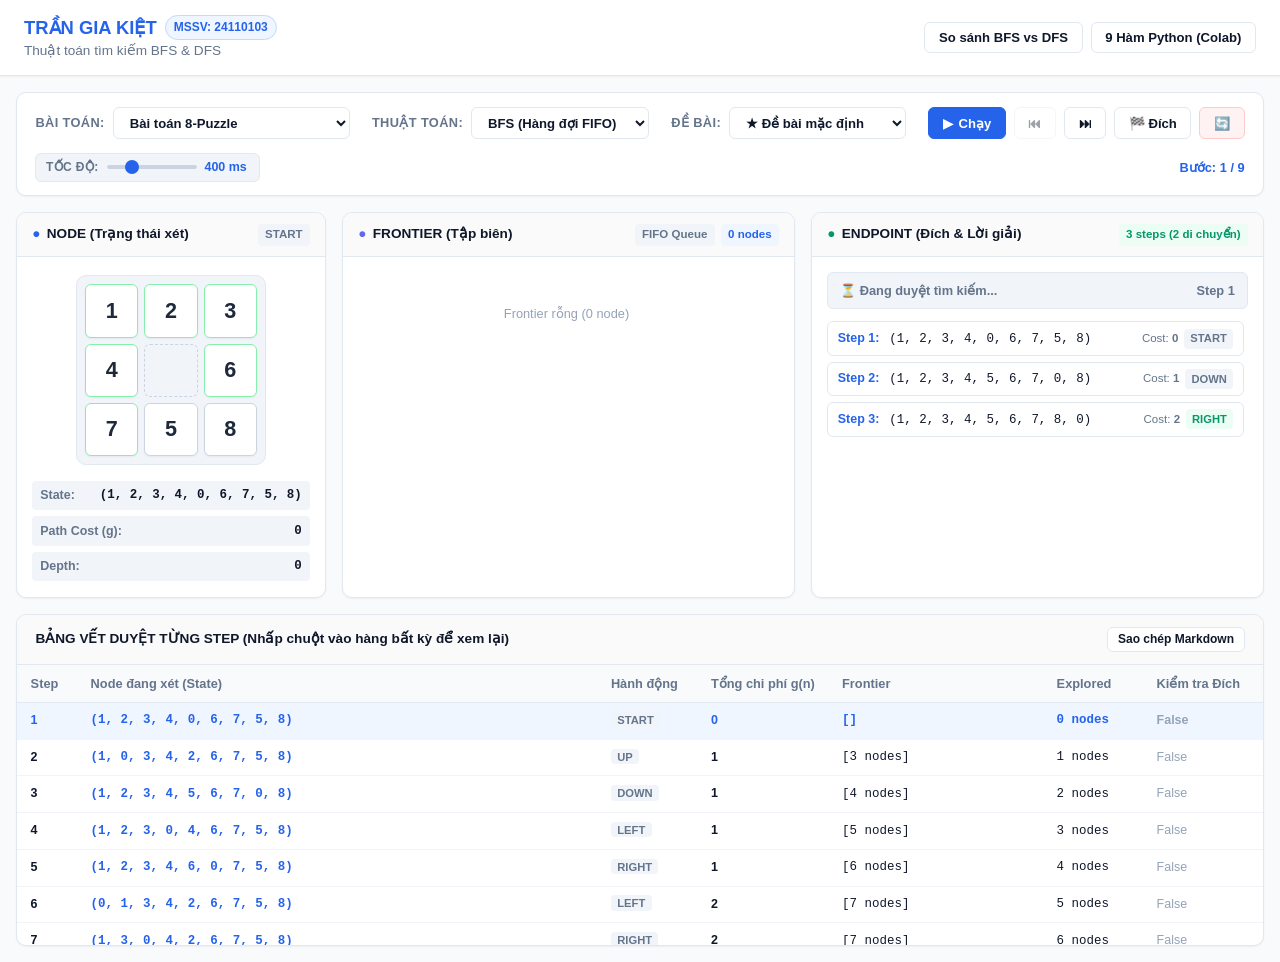
==== commit cc09cf42: "feat: vacuum cleaner BFS and DFS" ====
--- a/assets/index.html
+++ b/assets/index.html
@@ -16,7 +16,7 @@
           TRẦN GIA KIỆT 
           <span class="student-badge">MSSV: 24110103</span>
         </h1>
-        <p class="app-subtitle" id="appSubtitle">Bài toán 8-Puzzle — Thuật toán tìm kiếm BFS & DFS</p>
+        <p class="app-subtitle" id="appSubtitle">Thuật toán tìm kiếm BFS & DFS</p>
       </div>
 
       <div class="header-actions">
@@ -39,7 +39,8 @@
       <div class="control-item">
         <span class="control-label">Bài toán:</span>
         <select id="problemSelect" onchange="onProblemChange(this.value)">
-          <option value="8puzzle" selected> Bài toán 8-Puzzle</option>
+          <option value="8puzzle" selected>Bài toán 8-Puzzle</option>
+          <option value="vacuum">Bài toán Máy hút bụi (Vacuum)</option>
         </select>
       </div>
 
--- a/assets/style.css
+++ b/assets/style.css
@@ -643,3 +643,60 @@
   overflow-y: auto;
   font-size: 0.88rem;
 }
+
+.vacuum-room-wrap {
+  display: flex;
+  gap: 12px;
+  width: 100%;
+  max-width: 260px;
+  margin: 0 auto;
+}
+.vacuum-room {
+  flex: 1;
+  border-radius: var(--radius-sm);
+  border: 2px solid var(--border-color);
+  padding: 10px 8px;
+  text-align: center;
+  background: #ffffff;
+  display: flex;
+  flex-direction: column;
+  gap: 6px;
+  transition: all 0.2s ease;
+}
+.vacuum-room.active-vacuum {
+  border-color: var(--primary);
+  box-shadow: 0 0 0 2px rgba(37, 99, 235, 0.15);
+}
+.vacuum-room .room-title {
+  font-weight: 700;
+  font-size: 0.85rem;
+  color: var(--text-main);
+}
+.room-status-badge {
+  font-size: 0.72rem;
+  padding: 2px 6px;
+  border-radius: 4px;
+  font-weight: 600;
+}
+.badge-dirty {
+  background: #fef3c7;
+  color: #92400e;
+}
+.badge-clean {
+  background: #d1fae5;
+  color: #065f46;
+}
+.room-vacuum-slot {
+  min-height: 28px;
+  display: flex;
+  align-items: center;
+  justify-content: center;
+}
+.vacuum-agent {
+  font-size: 0.75rem;
+  font-weight: 700;
+  color: #ffffff;
+  background: var(--primary);
+  padding: 3px 6px;
+  border-radius: 4px;
+}
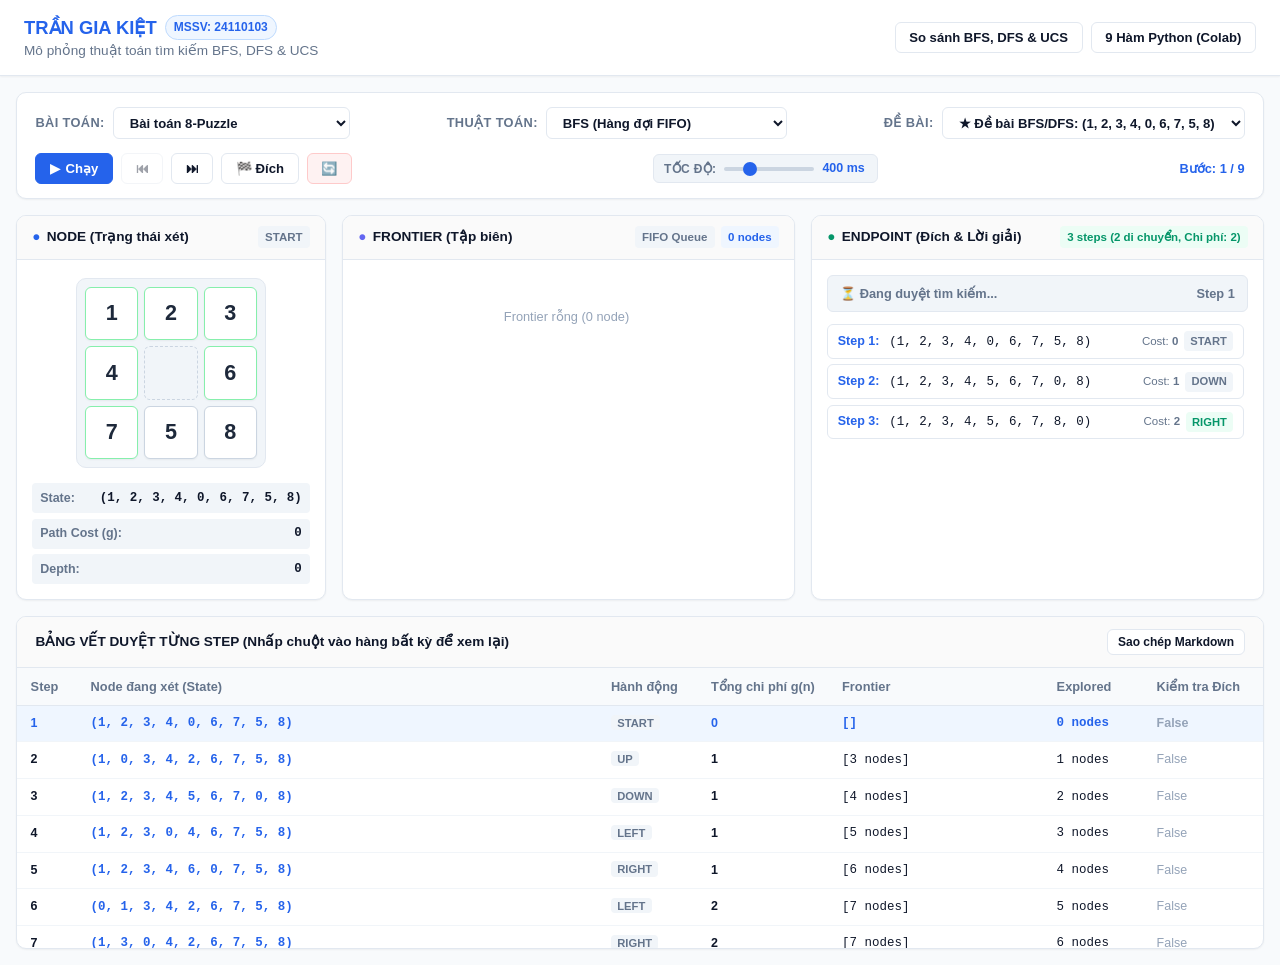
==== commit f1b2caa5: "feat UCS in demo lab" ====
--- a/assets/index.html
+++ b/assets/index.html
@@ -16,12 +16,12 @@
           TRẦN GIA KIỆT 
           <span class="student-badge">MSSV: 24110103</span>
         </h1>
-        <p class="app-subtitle" id="appSubtitle">Thuật toán tìm kiếm BFS & DFS</p>
+        <p class="app-subtitle" id="appSubtitle">Mô phỏng thuật toán tìm kiếm BFS, DFS & UCS</p>
       </div>
 
       <div class="header-actions">
         <button class="btn" onclick="openModal('compareModal')">
-           So sánh BFS vs DFS
+          So sánh BFS, DFS & UCS
         </button>
         <button class="btn" onclick="openModal('codeModal')">
            9 Hàm Python (Colab)
@@ -44,12 +44,13 @@
         </select>
       </div>
 
-      <!-- 2. Combo Box Chọn Thuật toán (BFS & DFS) -->
+      <!-- 2. Combo Box Chọn Thuật toán (BFS, DFS, UCS) -->
       <div class="control-item">
         <span class="control-label">Thuật toán:</span>
         <select id="algoSelect" onchange="onAlgorithmChange(this.value)">
           <option value="BFS" selected>BFS (Hàng đợi FIFO)</option>
           <option value="DFS">DFS (Ngăn xếp LIFO)</option>
+          <option value="UCS">UCS (Chi phí tối ưu - Min-Heap)</option>
         </select>
       </div>
 
@@ -216,7 +217,7 @@
   <div class="modal-backdrop" id="compareModal">
     <div class="modal-box">
       <div class="modal-head">
-        <h3 style="font-size: 1rem; font-weight: 700; color: var(--primary);">So sánh BFS và DFS</h3>
+        <h3 style="font-size: 1rem; font-weight: 700; color: var(--primary);">So sánh BFS, DFS và UCS</h3>
         <button class="btn" onclick="closeModal('compareModal')" style="padding: 0.2rem 0.5rem;">✕</button>
       </div>
       <div class="modal-content">
@@ -224,8 +225,9 @@
           <thead>
             <tr>
               <th>Đặc điểm</th>
-              <th>BFS (Breadth-First Search)</th>
-              <th>DFS (Depth-First Search)</th>
+              <th>BFS (Breadth-First)</th>
+              <th>DFS (Depth-First)</th>
+              <th>UCS (Uniform-Cost)</th>
             </tr>
           </thead>
           <tbody>
@@ -233,21 +235,25 @@
               <td><strong>Cấu trúc Frontier</strong></td>
               <td>Hàng đợi FIFO (Queue)</td>
               <td>Ngăn xếp LIFO (Stack)</td>
+              <td>Hàng đợi ưu tiên (Min-Heap theo g)</td>
             </tr>
             <tr>
               <td><strong>Tính tối ưu</strong></td>
-              <td><span style="color:#059669; font-weight:bold;">Tối ưu</span> (tìm đường ngắn nhất)</td>
+              <td><span style="color:#059669; font-weight:bold;">Tối ưu</span> (ít bước nhất)</td>
               <td><span style="color:#dc2626; font-weight:bold;">Không tối ưu</span> (dễ vòng vèo)</td>
+              <td><span style="color:#059669; font-weight:bold;">Tối ưu chi phí</span> (tổng g nhỏ nhất)</td>
             </tr>
             <tr>
               <td><strong>Cơ chế mở rộng</strong></td>
-              <td>Duyệt theo từng tầng độ sâu</td>
-              <td>Đi sâu theo một nhánh trước</td>
-            </tr>
-            <tr>
-              <td><strong>Đồ thị có chu trình</strong></td>
-              <td>Cần tập <code>explored</code></td>
-              <td>Cần tập <code>explored</code> để tránh lặp vô tận</td>
+              <td>Theo từng tầng độ sâu</td>
+              <td>Đi sâu theo một nhánh</td>
+              <td>Node có g(n) thấp nhất trước</td>
+            </tr>
+            <tr>
+              <td><strong>Chi phí bước (c)</strong></td>
+              <td>Mặc định c = 1</td>
+              <td>Mặc định c = 1</td>
+              <td>Hỗ trợ chi phí bước tùy ý (c >= 0)</td>
             </tr>
           </tbody>
         </table>
